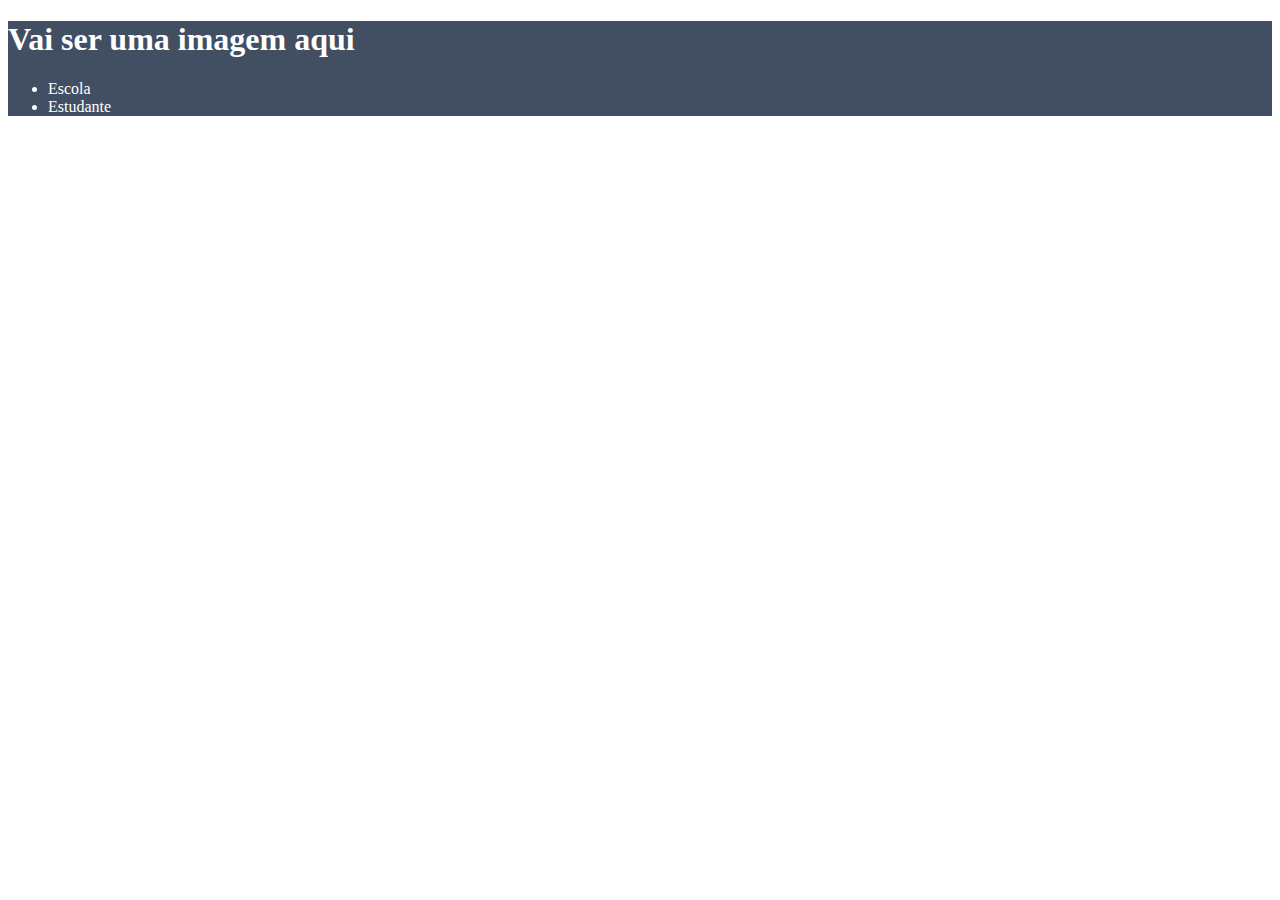
==== index.html @ 37140803 "iniciei o header" ====
<!DOCTYPE html>
<html lang="en">
<head>
    <meta charset="UTF-8">
    <meta http-equiv="X-UA-Compatible" content="IE=edge">
    <meta name="viewport" content="width=device-width, initial-scale=1.0">
    <title>Document</title>
    <link rel="stylesheet" href="style.css">
</head>
<body>
    <header>
        <h1>Vai ser uma imagem aqui</h1>
        <ul>
            <li>Escola</li>
            <li>Estudante</li>
        </ul>
    </header>

</body>
</html>
---- style.css ----
header {
    background-color: #424e61;
    color: white;
}
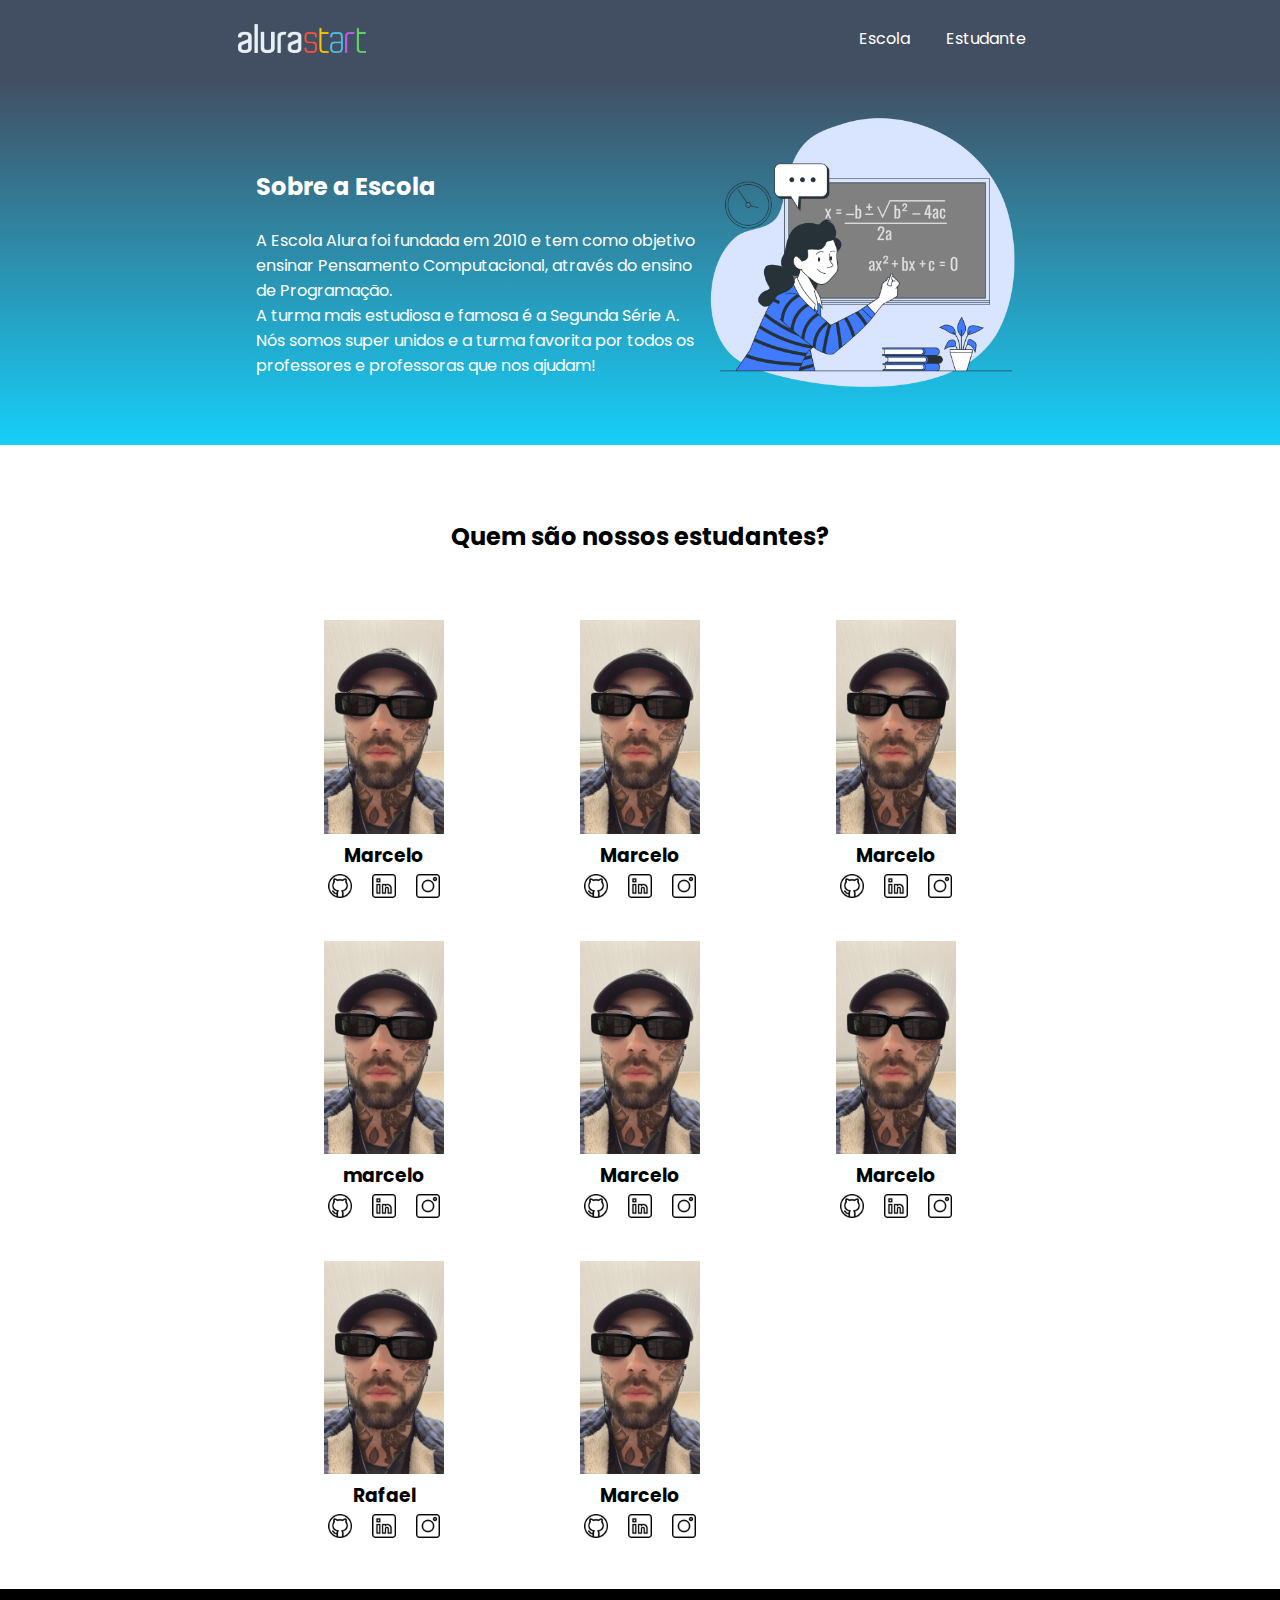
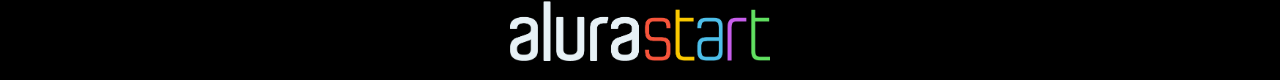
==== commit 7128475e: "Add files via upload" ====
--- a/index.html
+++ b/index.html
@@ -1,20 +1,100 @@
-<!DOCTYPE html>
-<html lang="en">
-<head>
-    <meta charset="UTF-8">
-    <meta http-equiv="X-UA-Compatible" content="IE=edge">
-    <meta name="viewport" content="width=device-width, initial-scale=1.0">
-    <title>Document</title>
-    <link rel="stylesheet" href="style.css">
-</head>
-<body>
-    <header>
-        <h1>Vai ser uma imagem aqui</h1>
-        <ul>
-            <li>Escola</li>
-            <li>Estudante</li>
-        </ul>
-    </header>
-
-</body>
+<!DOCTYPE html>
+<html lang="en">
+<head>
+    <meta charset="UTF-8">
+    <meta http-equiv="X-UA-Compatible" content="IE=edge">
+    <meta name="viewport" content="width=device-width, initial-scale=1.0">
+    <title>Site Alura Start 1</title>
+    <link rel="stylesheet" href="style.css">
+    <link rel="preconnect" href="https://fonts.googleapis.com">
+    <link rel="preconnect" href="https://fonts.gstatic.com" crossorigin>
+    <link href="https://fonts.googleapis.com/css2?family=Poppins&display=swap" rel="stylesheet">
+</head>
+<body>
+    <header class="cabecalho">
+        <img class="cabecalho-imagem" src="alurastart logo.png" alt="logo da alura start">
+        <ul class="cabecalho-lista">
+            <li class="cabecalho-lista-item">Escola</li>
+            <li class="cabecalho-lista-item">Estudante</li>
+        </ul>
+    </header>
+    <section class="escola">
+        <div class="escola-div-conteudo">
+            <h2 class="escola-titulo">Sobre a Escola</h2>
+            <p class="escola-texto-um">A Escola Alura foi fundada em 2010 e tem como objetivo ensinar Pensamento Computacional, através do ensino de  Programação.</p>
+            <p class="escola-texto-dois">A turma mais estudiosa e famosa é a Segunda Série A. Nós somos super unidos e a turma favorita por todos os professores e professoras que nos ajudam!</p>
+        </div>
+        <img class="escola-imagem" src="Formula-bro.png" alt="imagem que representa uma professora em sala de aula">
+    </section>
+    <section class="estudante">
+        <h2 class="estudante-titulo">Quem são nossos estudantes?</h2>
+        <div class="estudante-todos">
+        <span></span>
+        <div class="estudante-div">
+            <img class="estudante-imagem" src="Marcelo.jpeg" alt="foto do marcelo">
+            <h3 class="estudante-nome">Marcelo</h3>
+            <a href="https://github.com/marcelopaludetto"><img class="estudante-icone" src="github.png" alt="icone github"></a>
+            <a href="https://linkedin.com/marcelopaludetto"><img class="estudante-icone" src="linkedin.png" alt="icone linkedin"></a>
+            <a href="https://instagram.com/marcelopaludetto"><img class="estudante-icone" src="instagram.png" alt="icone instagram"></a>
+        </div>
+        <div class="estudante-div">
+            <img class="estudante-imagem" src="Marcelo.jpeg" alt="Marcelo">
+            <h3 class="estudante-nome">Marcelo</h3>
+            <a href="https://github.com/GabrielaM-L"><img class="estudante-icone" src="github.png" alt="icone github"></a>
+            <a href="https://www.linkedin.com/in/gabriela-marcomini-de-lima/"><img class="estudante-icone" src="linkedin.png" alt="icone linkedin"></a>
+            <a href="https://www.instagram.com/gabriela_marcomini/"><img class="estudante-icone" src="instagram.png" alt="icone instagram"></a>
+        </div>
+        <div class="estudante-div">
+            <img class="estudante-imagem" src="Marcelo.jpeg" alt="Marcelo">
+            <h3 class="estudante-nome">Marcelo</h3>
+            <a href="https://github.com/LizandraDuarte40"><img class="estudante-icone" src="github.png" alt="icone github"></a>
+            <a href="https://www.linkedin.com/in/lizandrarlm-duarte/"><img class="estudante-icone" src="linkedin.png" alt="icone linkedin"></a>
+            <a href="https://www.instagram.com/lizandrarlm"><img class="estudante-icone" src="instagram.png" alt="icone instagram"></a>
+        </div>
+        <span></span>
+        <span></span>
+        <div class="estudante-div">
+            <img class="estudante-imagem" src="Marcelo.jpeg" alt="Marcelo">
+            <h3 class="estudante-nome">marcelo</h3>
+            <a href="https://github.com/JoiceAlura"><img class="estudante-icone" src="github.png" alt="icone github"></a>
+            <a href="https://www.linkedin.com/in/joicebarbaresco/"><img class="estudante-icone" src="linkedin.png" alt="icone linkedin"></a>
+            <a href="https://www.instagram.com/joicebarbaresco/"><img class="estudante-icone" src="instagram.png" alt="icone instagram"></a>
+        </div>
+        <div class="estudante-div">
+            <img class="estudante-imagem" src="Marcelo.jpeg" alt="foto da maria">
+            <h3 class="estudante-nome">Marcelo</h3>
+            <a href="https://github.com/MagePSR"><img class="estudante-icone" src="github.png" alt="icone github"></a>
+            <a href="https://www.linkedin.com/in/mariageovanna"><img class="estudante-icone" src="linkedin.png" alt="icone linkedin"></a>
+            <a href="https://www.instagram.com/magpsr/"><img class="estudante-icone" src="instagram.png" alt="icone instagram"></a>
+        </div>
+        <div class="estudante-div">
+            <img class="estudante-imagem" src="Marcelo.jpeg" alt="Marcelo">
+            <h3 class="estudante-nome">Marcelo</h3>
+            <img class="estudante-icone" src="github.png" alt="icone github">
+            <a href="https://www.linkedin.com/in/olhe/"><img class="estudante-icone" src="linkedin.png" alt="icone linkedin"></a>
+            <a href="https://github.com/olhe12"><img class="estudante-icone" src="instagram.png" alt="icone instagram"></a>
+        </div>
+        <span></span>
+        <span></span>
+        <div class="estudante-div">
+            <img class="estudante-imagem" src="Marcelo.jpeg" alt="Marcelo">
+            <h3 class="estudante-nome">Rafael</h3>
+            <a href="https://github.com/rafaelamunhoz12"><img class="estudante-icone" src="github.png" alt="icone github"></a>
+            <a href="http://linkedin.com/in/rafaela-felix-munhoz-oliveira-02160a10a"><img class="estudante-icone" src="linkedin.png" alt="icone linkedin"></a>
+            <a href="https://www.instagram.com/rafafmo/"><img class="estudante-icone" src="instagram.png" alt="icone instagram"></a>
+        </div>
+        <div class="estudante-div">
+            <img class="estudante-imagem" src="Marcelo.jpeg" alt="Marcelo">
+            <h3 class="estudante-nome">Marcelo</h3>
+            <a href="https://github.com/Thaispianucci"><img class="estudante-icone" src="github.png" alt="icone github"></a>
+            <a href="https://www.linkedin.com/in/thais-pianucci-benedicto-54a9a416/"><img class="estudante-icone" src="linkedin.png" alt="icone linkedin"></a>
+            <a href="https://www.instagram.com/thaispianucci/"><img class="estudante-icone" src="instagram.png" alt="icone instagram"></a>
+        </div>
+
+    </div>
+    </section>
+    <footer class="rodape">
+        <img class="rodape-imagem"src="alurastart logo.png" alt="logo da alura start">
+    </footer>
+</body>
 </html>--- a/style.css
+++ b/style.css
@@ -1,4 +1,85 @@
-header {
-    background-color: #424e61;
-    color: white;
+*{
+    margin: 0;
+    padding: 0;
+}
+body {
+    font-family: 'Poppins', sans-serif;
+}
+.cabecalho {
+    background-color: #424E61;
+    color: white;
+    display: flex;
+    justify-content: space-around;
+    align-items: center;
+    padding: 24px 0;
+}
+
+.cabecalho-imagem{
+    width: 10%;
+}
+
+.cabecalho-lista-item{
+    display: inline-block;
+    margin: 0 16px;
+    font-size: 16px;
+}
+
+.escola-imagem{
+    width: 25%;
+}
+
+.escola{
+    background-image: linear-gradient(#424E61,#16CFF8);
+    color:white;
+    display: flex;
+    justify-content: center;
+    align-items: center;
+    padding: 24px 0;
+}
+
+.escola-div-conteudo{
+    width: 35%;
+}
+
+
+.escola-titulo{
+    padding: 24px 0;
+}
+
+.estudante{
+    padding: 24px 0;
+}
+.estudante-imagem{
+    width: 120px;
+}
+
+.estudante-icone{
+    width: 24px;
+    padding: 4px 8px;
+}
+
+.estudante-div{
+    text-align: center;
+    padding: 16px 0;
+}
+
+.estudante-titulo{
+    text-align: center;
+    padding: 50px 0;
+}
+
+.estudante-todos{
+    display: grid;
+    grid-template-columns: 20% 20% 20% 20% 20%;
+}
+
+.rodape{
+    background-color: black;
+    text-align: center;
+}
+
+.rodape-imagem{
+    height: 60px;
+    padding: 12px 0;
+   
 }